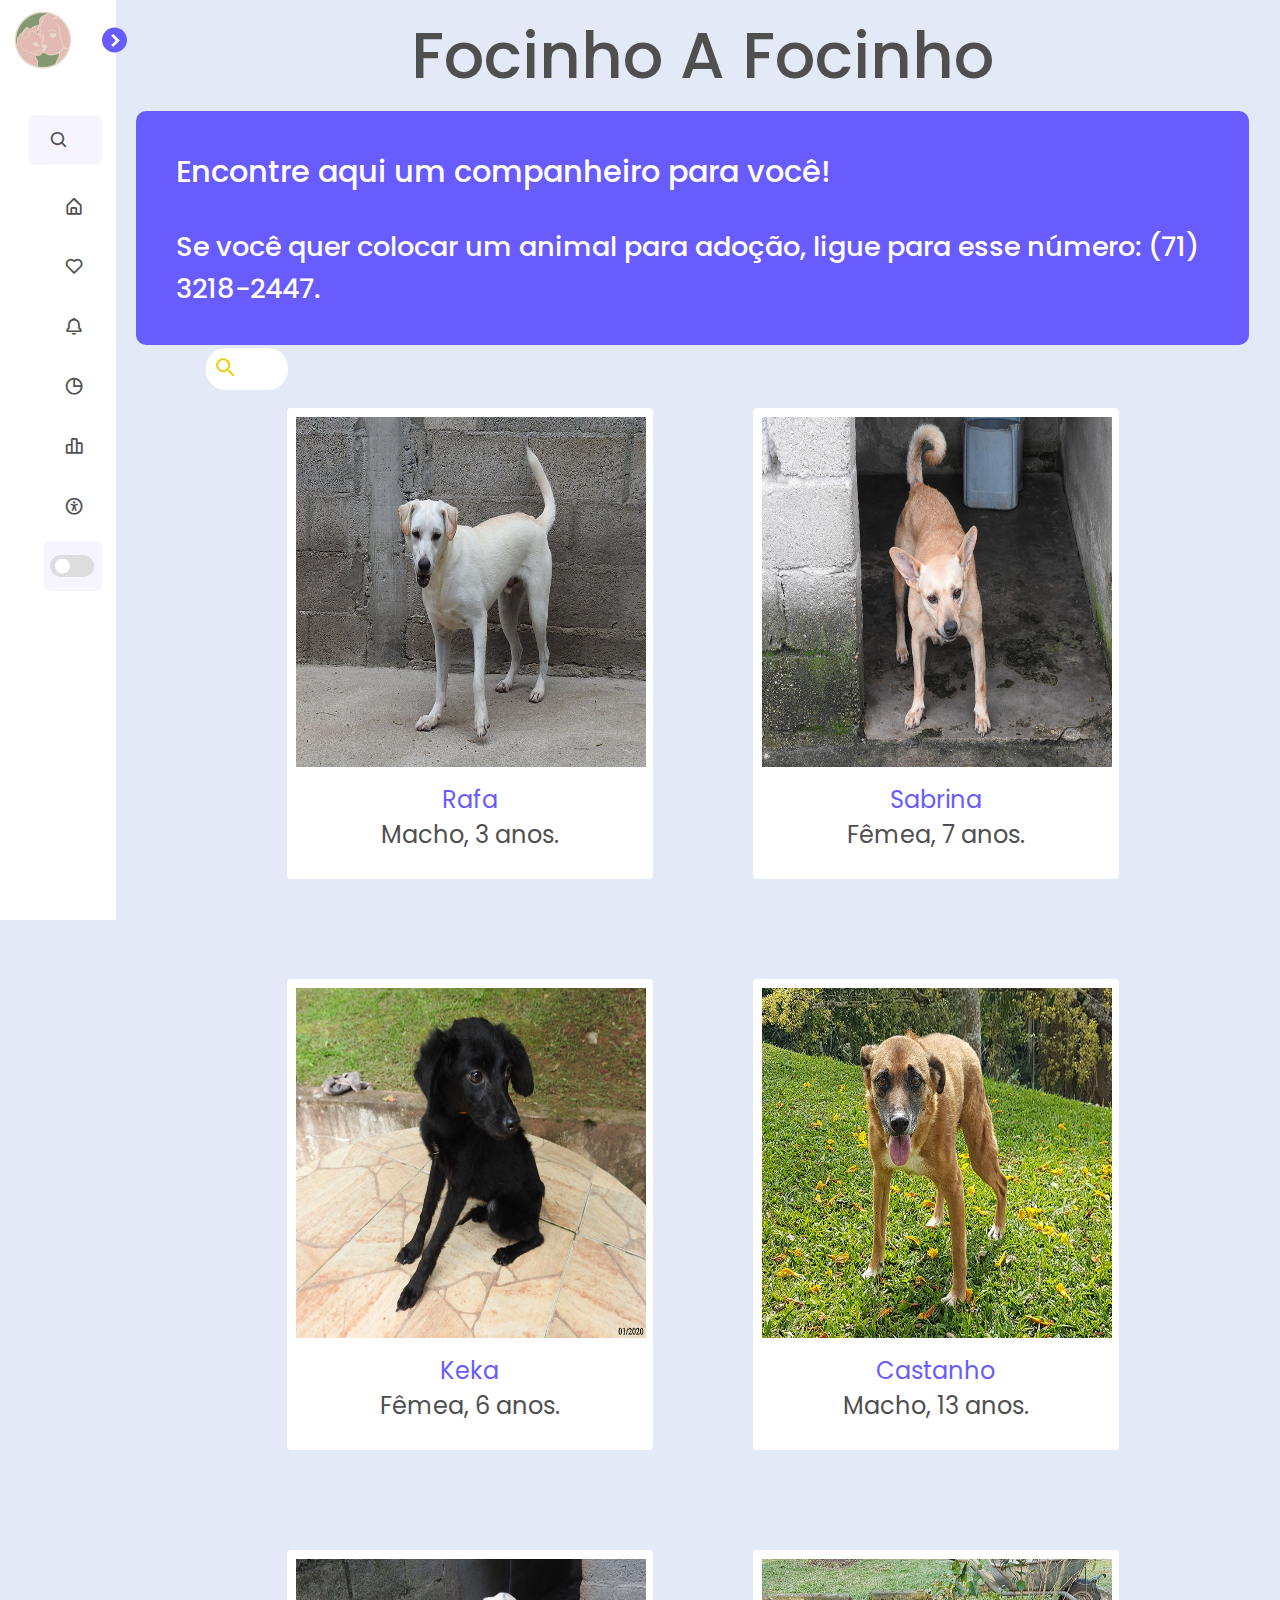
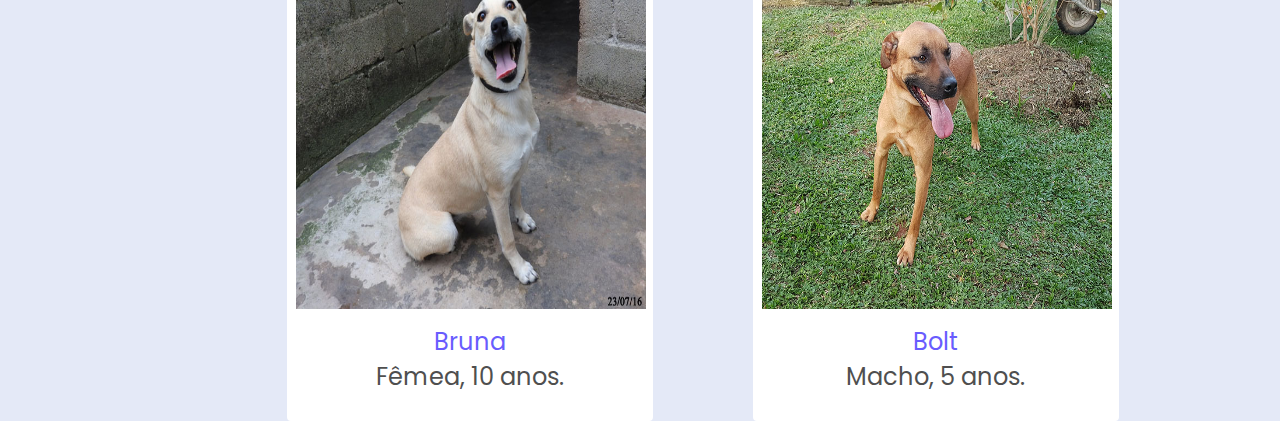
==== adocao.html @ a64cc860 "FAF" ====
<!DOCTYPE html>
<html lang="en">

<head>
  <meta charset="UTF-8">
  <meta name="viewport" content="width=device-width, initial-scale=1.0">
  <meta http-equiv="X-UA-Compatible" content="ie=edge">
  <link rel="shortcut icon" href="./css/favicon/favicon.ico" type="image/x-icon">
  <link rel="icon" type="image/png" href="./css/favicon/favicon-32x32.png" sizes="32x32" />
  <link rel="icon" type="image/png" href="./css/favicon/favicon-16x16.png" sizes="16x16" />
  <link rel="stylesheet" href="./css/style.css">
  <link rel="stylesheet" href="./css/stylepet.css">
  <link href='https://unpkg.com/boxicons@2.1.4/css/boxicons.min.css' rel='stylesheet'>

  <title>FAF</title>
</head>

<body>

  <!--sidebar-->

  <nav class="sidebar close">
    <header>
      <div class="image-text">
        <span class="image">
          <img src="./img/logo.png" alt="logo">
        </span>

        <div class="text header-text">
          <span class="name">Focinho A Focinho</span>
          <span class="profession">Resgate e Adoção</span>
        </div>
      </div>

      <i class='bx bxs-chevron-right toggle'></i>
    </header>

    <div class="menu-bar">
      <div class="menu">
        <li class="search-box">
          <i class='bx bx-search icon'></i>
          <input type="search" placeholder="Search...">
        </li>

        <ul class="menu-links">
          <li class="nav-link">
            <a href="index.html">
              <i class='bx bx-home-alt icon'></i>
              <span class="text nav-text">Sobre Nós</span>
            </a>
          </li>

          <li class="nav-link">
            <a href="adocao.html">
              <i class='bx bx-heart icon'></i>
              <span class="text nav-text">Quero Adotar</span>
            </a>
          </li>

          <li class="nav-link">
            <a href="loja.html">
              <i class='bx bx-bell icon'></i>
              <span class="text nav-text">Loja</span>
            </a>
          </li>

          <li class="nav-link">
            <a href="resgate.html">
              <i class='bx bx-pie-chart-alt icon'></i>
              <span class="text nav-text">Resgate</span>
            </a>
          </li>

          <li class="nav-link">
            <a href="parceiros.html">
              <i class='bx bx-bar-chart-alt-2 icon'></i>
              <span class="text nav-text">Parceiros</span>
            </a>
          </li>

          <li class="nav-link">
            <a href="login.html">
              <i class='bx bx-universal-access icon'></i>
              <span class="text nav-text">Login</span>
            </a>
          </li>

          <li class="mode">
            <div class="moon-sun">
              <i class='bx bx-moon icon moon'></i>
              <i class='bx bx-sun icon sun'></i>
            </div>
            <!--
            <span class="mode-text text" id="text">Dark Mode</span>
-->
            <div class="toggle-switch">
              <span class="switch"></span>
            </div>
          </li>

        </ul>
      </div>
    </div>
  </nav>

  <section class="home">
    <div class="titulo">Focinho A Focinho</div>
    <div class="text2">
      <p class="textoh"> Encontre aqui um companheiro para você! </p>

      Se você quer colocar um animal para adoção, ligue para esse número: (71) 3218-2447.
      <br>
      </p>
    </div>

    <div class="search-container">
      <label for="search-input" class="search-icon"></label>
      <input type="text" class="search-input" id="search-input" required />
    </div>

    <div class="imgs">
      <div class="cont">
        <a href="./registro/rafa.html">
          <img src="img/adocao/rafa.jpeg" alt="">
        </a>
        <p class="textcont">Rafa</p>
        <p class="textbottom" class="textcont">Macho, 3 anos.
        </p>

      </div>
      <div class="cont">
        <a href="./registro/sabrina.html">
          <img src="img/adocao/sabrina.jpg" alt="">
        </a>
        <p class="textcont">Sabrina</p>
        <p class="textbottom" class="textcont">Fêmea, 7 anos.
        </p>
      </div>
      <div class="cont">
        <a href="./registro/keka.html">
          <img src="img/adocao/keka.jpg" alt="">
        </a>
        <p class="textcont">Keka</p>
        <p class="textbottom" class="textcont">Fêmea, 6 anos.
        </p>
      </div>
      <div class="cont">
        <a href="./registro/castanho.html">
          <img src="img/adocao/castanho.jpg" alt="">
        </a>
        <p class="textcont">Castanho</p>
        <p class="textbottom" class="textcont">Macho, 13 anos.
        </p>
      </div>
      <div class="cont">
        <a href="./registro/bruna.html">
          <img src="img/adocao/bruna.jpg" alt="">
        </a>
        <p class="textcont">Bruna</p>
        <p class="textbottom" class="textcont">Fêmea, 10 anos.
        </p>
      </div>
      <div class="cont">
        <a href="./registro/bolt.html">
          <img src="img/adocao/bolt.jpg" alt="">
        </a>
        <p class="textcont">Bolt</p>
        <p class="textbottom" class="textcont">Macho, 5 anos.
        </p>
      </div>
    </div>

    <footer>

    </footer>
  </section>

  <script src="./js/script.js"></script>
</body>

</html>
---- css/style.css ----
@import url("https://fonts.googleapis.com/css2?family=Poppins:wght@300;400;500;600;700&display=swap");

@font-face {
  font-family: learn;
  src: url(./font/letters_for_learners/Letters\ for\ Learners.ttf);
}

html,
body {
  margin: 0;
  padding: 0;
  box-sizing: border-box;
  width: 99.26%;
  height: 100vh;
  font-family: "poppins", sans-serif;
}

h1 {
  position: absolute;
  top: 42%;
  left: 50%;
  transform: translate(-50%, -50%);
  color: #101010;
}

/*colors*/

:root {
  --body-color: #e4e9f7;
  --sidebar-color: #fff;
  --primary-color: #695cfe;
  --primary-color-light: #f6f5ff;
  --toggle-color: #ddd;
  --text-color: #4f4f4f;
  /*
  --text-color: #707070;
*/
  /*transition*/

  --tran-02: all 0.2s ease;
  --tran-03: all 0.3s ease;
  --tran-04: all 0.4s ease;
  --tran-05: all 0.5s ease;
}

body {
  height: 100vh;
  background: var(--body-color);
  transition: var(--tran-05);
  margin-left: 28px;
}

body.dark {
  --body-color: #18191a;
  --sidebar-color: #242526;
  --primary-color: #3a3b3c;
  --primary-color-light: #3a3b3c;
  --toggle-color: #fff;
  --text-color: #ccc;
}

/*sidebar*/

.sidebar {
  position: fixed;
  top: 0;
  left: 0;
  height: 100%;
  width: 250px;
  padding: 10px 14px;
  background: var(--sidebar-color);
  transition: var(--tran-05);
  z-index: 100;
}

.sidebar.close {
  width: 88px;
}

.sidebar li {
  height: 50px;
  margin-top: 10px;
  list-style: none;
  display: flex;
  margin-left: -10px;
}

.sidebar li .icon {
  display: flex;
  align-items: center;
  justify-content: center;
  min-width: 60px;
  font-size: 20px;
  color: var(--text-color);
}

.sidebar li .icon,
.sidebar li .text {
  color: var(--text-color);
  transition: var(--tran-02);
}

.sidebar header {
  position: relative;
}

.sidebar .image-text img {
  width: 80px;
  border-radius: 6px;
}

.sidebar header .image-text {
  display: flex;
  align-items: center;
}

header .image-text .header-text {
  display: flex;
  flex-direction: column;
}

.header-text .name {
  font-weight: 600;
}

.header-text .profession {
  margin-top: -2px;
}

.sidebar header .toggle {
  position: absolute;
  top: 50%;
  right: -25px;
  transform: translateY(-50%) rotate(180deg);
  height: 25px;
  width: 25px;
  background: var(--primary-color);
  display: flex;
  align-items: center;
  justify-content: center;
  border-radius: 50%;
  color: var(--sidebar-color);
  font-size: 22px;
  transition: var(--tran-03);
}

.sidebar.close header .toggle {
  transform: translateY(-50%) rotate(360deg);
}

body.dark .sidebar header .toggle {
  color: white;
}

body.dark .sidebar.close header .toggle {
  color: var(--text-color);
  transform: translateY(-50%) rotate(360deg);
}

.sidebar .menu {
  margin-top: 35px;
}

.sidebar .search-box {
  background: var(--primary-color-light);
  margin-left: 15px;
  border-radius: 6px;
  /*
  transition: var(--tran-05);
*/
}

.search-box input {
  height: 100%;
  width: 100%;
  outline: none;
  border: none;
  border-radius: 6px;
  background: var(--primary-color-light);
  font-family: "Poppins";
  font-size: 16px;
  font-weight: 500;
}

.sidebar li a {
  height: 100%;
  width: 100%;
  display: flex;
  align-items: center;
  text-decoration: none;
  border-radius: 6px;
  transition: var(--tran-04);
}

.sidebar li a:hover {
  background: var(--primary-color);
}

.sidebar li a:hover .icon,
.sidebar li a:hover .text {
  color: var(--sidebar-color);
}

body.dark .sidebar li a:hover .icon,
body.dark .sidebar li a:hover .text {
  color: var(--text-color);
}

/*resuable css*/

.sidebar .text {
  font-size: 16px;
  font-weight: 500;
  color: var(--text-color);
  transition: var(--tran-04);
  white-space: nowrap;
  opacity: 1;
}

.sidebar.close .text {
  opacity: 0;
}

.sidebar .image {
  min-width: 60px;
  display: flex;
  align-items: center;
  justify-content: center;
}

/* End resuable css*/

.sidebar .menu-bar {
  height: calc(100% - 90px);
  display: flex;
  flex-direction: column;
  justify-content: space-between;
}

.menu-bar .mode {
  position: relative;
  border-radius: 6px;
  background: var(--primary-color-light);
}

.menu-bar .mode .moon-sun {
  height: 60px;
  width: 60px;
  align-items: center;
  display: flex;
}

.menu-bar .mode i {
  position: absolute;
  transition: var(--tran-03);
}

.menu-bar .mode i.sun {
  opacity: 0;
}

body.dark .menu-bar .mode i.sun {
  opacity: 1;
}

body.dark .menu-bar .mode i.moon {
  opacity: 0;
}

.menu-bar .mode .toggle-switch {
  position: absolute;
  right: 8px;
  display: flex;
  align-items: center;
  justify-content: center;
  height: 100%;
  min-height: 60px;
  cursor: pointer;
  border-radius: 6px;
  transition: var(--tran-05);
  /*
  background: var(--primary-color-light);
  */
}

.toggle-switch .switch {
  position: relative;
  height: 22px;
  width: 44px;
  border-radius: 25px;
  background: var(--toggle-color);
}

.switch::before {
  content: "";
  position: absolute;
  height: 15px;
  width: 15px;
  border-radius: 50%;
  top: 50%;
  left: 5px;
  transform: translateY(-50%);
  background: var(--sidebar-color);
  transition: var(--tran-03);
}

body.dark .switch::before {
  left: 24px;
}

/* index */

.home {
  position: relative;
  left: 250px;
  height: 100vh;
  width: calc(100% - 250px);
  transition: var(--tran-05);
  text-align: center;
}

.home .titulo {
  font-size: 4rem;
  font-weight: 500;
  color: var(--text-color);
  padding: 8px 40px;
}

.home .text2 {
  font-size: 2rem;
  font-weight: 500;
  color: var(--text-color);
  padding: 8px 40px;
}

.home .imgs img {
  height: 350px;
  width: 350px;
  border: 6px solid white;
  border-radius: 4px;
}

.home .imgs {
  display: flex;
  gap: 100px;
  justify-content: center;
  flex-wrap: wrap;
}

.sidebar.close ~ .home {
  left: 88px;
  width: calc(100% - 88px);
}

.toggle-switch {
  margin-top: -5px;
}

.moon-sun {
  margin-top: -5px;
}

.mode-text.text {
  margin-bottom: -20px;
}
body .home .imgs img {
  height: 350px;
  width: 350px;
}
---- css/stylepet.css ----
:root {
  --body-color: #e4e9f7;
  --sidebar-color: #fff;
  --primary-color: #695cfe;
  --primary-color-light: #f6f5ff;
  --toggle-color: #ddd;
  --text-color: #4f4f4f;
  /*
  --text-color: #707070;
*/
  /*transition*/

  --tran-02: all 0.2s ease;
  --tran-03: all 0.3s ease;
  --tran-04: all 0.4s ease;
  --tran-05: all 0.5s ease;
}

/* Fim Transição */

body {
  height: 100vh;
  background: var(--body-color);
  transition: var(--tran-05);
}

body.dark {
  --body-color: #18191a;
  --sidebar-color: #242526;
  --primary-color: #3a3b3c;
  --primary-color-light: #3a3b3c;
  --toggle-color: #fff;
  --text-color: #ccc;
}

/* Fim root */

.home .text2 {
  text-align: left;
  font-size: 1.5rem;
}

.cont {
  background-color: white;
  color: #695cfe;
  font-size: 1.5rem;
  border: 3px solid white;
  border-radius: 4px;
  max-width: 360px;
}

.cont img {
  transition: transform 0.3s linear;
}

.cont img:hover {
  transform: scale(1.05);
}

.cont .textcont {
  margin: 0px;
}

.cont .textbottom {
  margin-top: 0px;
  color: #4f4f4f;
}

.home .textoh {
  font-size: 1.9rem;
}

.home .text2 {
  font-size: 1.7rem;
  background-color: #695cfe;
  margin-left: 20px;
  margin-right: 40px;
  margin-bottom: 2%;
  border-radius: 10px;
  color: #fff;
}

/* Barra de pesquisa */

.search-container {
  position: relative;
  width: 40px;
  height: 40px;
  margin-top: -20px;
  left: 90px;
  margin-bottom: 20px;
}

.search-icon {
  display: flex;
  justify-content: center;
  align-items: center;
  position: absolute;
  width: 40px;
  height: 40px;
  border-radius: 50%;
  transform: rotate(45deg);
  cursor: pointer;
}

.search-icon::before {
  content: "";
  width: 25%;
  height: 25%;
  border-radius: 50%;
  border: 2px solid #f2cb05;
}

.search-icon::after {
  content: "";
  width: 20%;
  height: 2px;
  background-color: #f2cb05;
}

body.dark .search-input {
  color: var(--text-color);
  background: var(--primary-color);
  transition: var(--tran-04);
}

.search-input {
  width: 100%;
  height: 100%;
  border-radius: 20px;
  border: none;
  outline: none;
  padding-left: 40px;
  transition: all 0.7s;
}

.search-input:focus {
  width: 250px;
  box-shadow: 2px 2px 5px #777;
}

.search-input:valid {
  width: 250px;
}
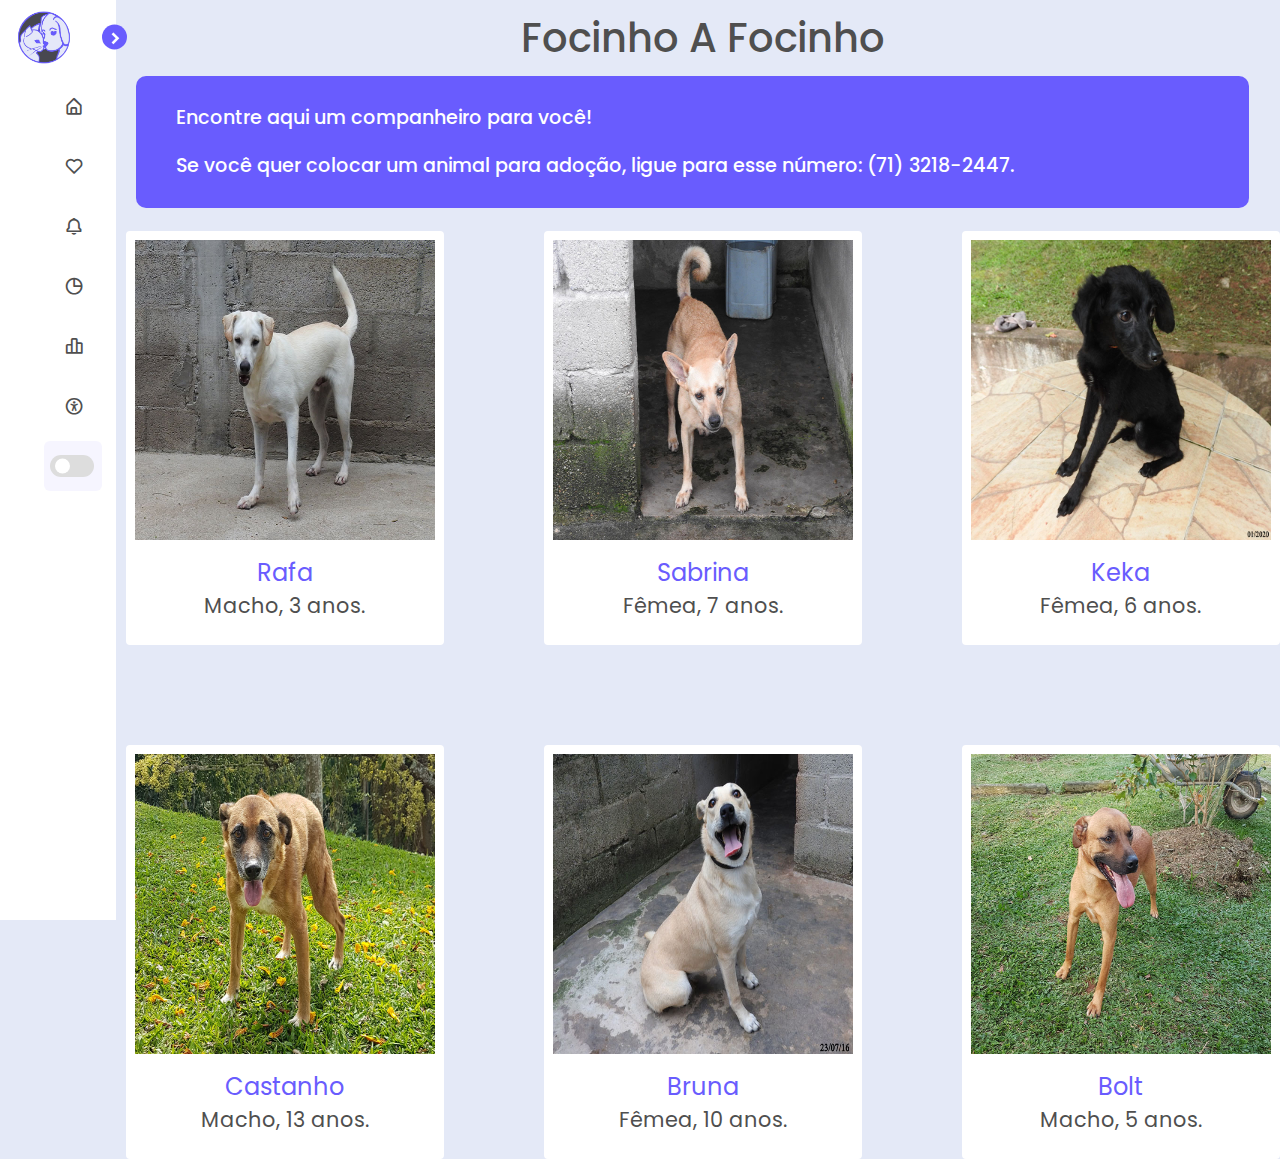
==== commit 24a46506: "Add files via upload" ====
--- a/adocao.html
+++ b/adocao.html
@@ -1,5 +1,5 @@
 <!DOCTYPE html>
-<html lang="en">
+<html lang="pt-br">
 
 <head>
   <meta charset="UTF-8">
@@ -8,8 +8,10 @@
   <link rel="shortcut icon" href="./css/favicon/favicon.ico" type="image/x-icon">
   <link rel="icon" type="image/png" href="./css/favicon/favicon-32x32.png" sizes="32x32" />
   <link rel="icon" type="image/png" href="./css/favicon/favicon-16x16.png" sizes="16x16" />
+  
   <link rel="stylesheet" href="./css/style.css">
   <link rel="stylesheet" href="./css/stylepet.css">
+  
   <link href='https://unpkg.com/boxicons@2.1.4/css/boxicons.min.css' rel='stylesheet'>
 
   <title>FAF</title>
@@ -37,10 +39,12 @@
 
     <div class="menu-bar">
       <div class="menu">
-        <li class="search-box">
-          <i class='bx bx-search icon'></i>
-          <input type="search" placeholder="Search...">
+    <!--
+      <li class="search-box">
+      <i class='bx bx-search icon'></i>
+      <input type="search" placeholder="Search...">
         </li>
+       -->
 
         <ul class="menu-links">
           <li class="nav-link">
@@ -112,12 +116,12 @@
       <br>
       </p>
     </div>
-
+<!--
     <div class="search-container">
       <label for="search-input" class="search-icon"></label>
       <input type="text" class="search-input" id="search-input" required />
     </div>
-
+-->
     <div class="imgs">
       <div class="cont">
         <a href="./registro/rafa.html">
--- a/css/style.css
+++ b/css/style.css
@@ -1,369 +1,366 @@
 @import url("https://fonts.googleapis.com/css2?family=Poppins:wght@300;400;500;600;700&display=swap");
 
 @font-face {
-  font-family: learn;
-  src: url(./font/letters_for_learners/Letters\ for\ Learners.ttf);
+	font-family: learn;
+	src: url(./font/letters_for_learners/Letters\ for\ Learners.ttf);
 }
 
 html,
 body {
-  margin: 0;
-  padding: 0;
-  box-sizing: border-box;
-  width: 99.26%;
-  height: 100vh;
-  font-family: "poppins", sans-serif;
+	margin: 0;
+	padding: 0;
+	box-sizing: border-box;
+	width: 99.26%;
+	height: 100vh;
+	font-family: "poppins", sans-serif;
 }
 
 h1 {
-  position: absolute;
-  top: 42%;
-  left: 50%;
-  transform: translate(-50%, -50%);
-  color: #101010;
+	position: absolute;
+	top: 42%;
+	left: 50%;
+	transform: translate(-50%, -50%);
+	color: #101010;
 }
 
 /*colors*/
 
 :root {
-  --body-color: #e4e9f7;
-  --sidebar-color: #fff;
-  --primary-color: #695cfe;
-  --primary-color-light: #f6f5ff;
-  --toggle-color: #ddd;
-  --text-color: #4f4f4f;
-  /*
+	--body-color: #e4e9f7;
+	--sidebar-color: #fff;
+	--primary-color: #695cfe;
+	--primary-color-light: #f6f5ff;
+	--toggle-color: #ddd;
+	--text-color: #4f4f4f;
+	/*
   --text-color: #707070;
 */
-  /*transition*/
-
-  --tran-02: all 0.2s ease;
-  --tran-03: all 0.3s ease;
-  --tran-04: all 0.4s ease;
-  --tran-05: all 0.5s ease;
+	/*transition*/
+
+	--tran-02: all 0.2s ease;
+	--tran-03: all 0.3s ease;
+	--tran-04: all 0.4s ease;
+	--tran-05: all 0.5s ease;
 }
 
 body {
-  height: 100vh;
-  background: var(--body-color);
-  transition: var(--tran-05);
-  margin-left: 28px;
+	height: 100vh;
+	background: var(--body-color);
+	transition: var(--tran-05);
+	margin-left: 28px;
 }
 
 body.dark {
-  --body-color: #18191a;
-  --sidebar-color: #242526;
-  --primary-color: #3a3b3c;
-  --primary-color-light: #3a3b3c;
-  --toggle-color: #fff;
-  --text-color: #ccc;
+	--body-color: #18191a;
+	--sidebar-color: #242526;
+	--primary-color: #3a3b3c;
+	--primary-color-light: #3a3b3c;
+	--toggle-color: #fff;
+	--text-color: #ccc;
 }
 
 /*sidebar*/
 
 .sidebar {
-  position: fixed;
-  top: 0;
-  left: 0;
-  height: 100%;
-  width: 250px;
-  padding: 10px 14px;
-  background: var(--sidebar-color);
-  transition: var(--tran-05);
-  z-index: 100;
+	position: fixed;
+	top: 0;
+	left: 0;
+	height: 100%;
+	width: 250px;
+	padding: 10px 14px;
+	background: var(--sidebar-color);
+	transition: var(--tran-05);
+	z-index: 100;
 }
 
 .sidebar.close {
-  width: 88px;
+	width: 88px;
 }
 
 .sidebar li {
-  height: 50px;
-  margin-top: 10px;
-  list-style: none;
-  display: flex;
-  margin-left: -10px;
+	height: 50px;
+	margin-top: 10px;
+	list-style: none;
+	display: flex;
+	margin-left: -10px;
 }
 
 .sidebar li .icon {
-  display: flex;
-  align-items: center;
-  justify-content: center;
-  min-width: 60px;
-  font-size: 20px;
-  color: var(--text-color);
+	display: flex;
+	align-items: center;
+	justify-content: center;
+	min-width: 60px;
+	font-size: 20px;
+	color: var(--text-color);
 }
 
 .sidebar li .icon,
 .sidebar li .text {
-  color: var(--text-color);
-  transition: var(--tran-02);
+	color: var(--text-color);
+	transition: var(--tran-02);
 }
 
 .sidebar header {
-  position: relative;
+	position: relative;
 }
 
 .sidebar .image-text img {
-  width: 80px;
-  border-radius: 6px;
+	width: 80px;
+	border-radius: 6px;
 }
 
 .sidebar header .image-text {
-  display: flex;
-  align-items: center;
+	display: flex;
+	align-items: center;
 }
 
 header .image-text .header-text {
-  display: flex;
-  flex-direction: column;
+	display: flex;
+	flex-direction: column;
 }
 
 .header-text .name {
-  font-weight: 600;
+	font-weight: 600;
 }
 
 .header-text .profession {
-  margin-top: -2px;
+	margin-top: -2px;
 }
 
 .sidebar header .toggle {
-  position: absolute;
-  top: 50%;
-  right: -25px;
-  transform: translateY(-50%) rotate(180deg);
-  height: 25px;
-  width: 25px;
-  background: var(--primary-color);
-  display: flex;
-  align-items: center;
-  justify-content: center;
-  border-radius: 50%;
-  color: var(--sidebar-color);
-  font-size: 22px;
-  transition: var(--tran-03);
+	position: absolute;
+	top: 50%;
+	right: -25px;
+	transform: translateY(-50%) rotate(180deg);
+	height: 25px;
+	width: 25px;
+	background: var(--primary-color);
+	display: flex;
+	align-items: center;
+	justify-content: center;
+	border-radius: 50%;
+	color: var(--sidebar-color);
+	font-size: 20px;
+	transition: var(--tran-03);
 }
 
 .sidebar.close header .toggle {
-  transform: translateY(-50%) rotate(360deg);
+	transform: translateY(-50%) rotate(360deg);
 }
 
 body.dark .sidebar header .toggle {
-  color: white;
+	color: white;
 }
 
 body.dark .sidebar.close header .toggle {
-  color: var(--text-color);
-  transform: translateY(-50%) rotate(360deg);
+	color: var(--text-color);
+	transform: translateY(-50%) rotate(360deg);
 }
 
 .sidebar .menu {
-  margin-top: 35px;
+	margin-top: 0px;
 }
 
 .sidebar .search-box {
-  background: var(--primary-color-light);
-  margin-left: 15px;
-  border-radius: 6px;
-  /*
+	background: var(--primary-color-light);
+	margin-left: 15px;
+	border-radius: 6px;
+	/*
   transition: var(--tran-05);
 */
 }
 
 .search-box input {
-  height: 100%;
-  width: 100%;
-  outline: none;
-  border: none;
-  border-radius: 6px;
-  background: var(--primary-color-light);
-  font-family: "Poppins";
-  font-size: 16px;
-  font-weight: 500;
+	color: var(--text-color);
+	height: 100%;
+	width: 100%;
+	outline: none;
+	border: none;
+	border-radius: 6px;
+	background: var(--primary-color-light);
+	font-family: "Poppins";
+	font-size: 16px;
+	font-weight: 500;
 }
 
 .sidebar li a {
-  height: 100%;
-  width: 100%;
-  display: flex;
-  align-items: center;
-  text-decoration: none;
-  border-radius: 6px;
-  transition: var(--tran-04);
+	height: 100%;
+	width: 100%;
+	display: flex;
+	align-items: center;
+	text-decoration: none;
+	border-radius: 6px;
+	transition: var(--tran-04);
 }
 
 .sidebar li a:hover {
-  background: var(--primary-color);
+	background: var(--primary-color);
 }
 
 .sidebar li a:hover .icon,
 .sidebar li a:hover .text {
-  color: var(--sidebar-color);
+	color: var(--sidebar-color);
 }
 
 body.dark .sidebar li a:hover .icon,
 body.dark .sidebar li a:hover .text {
-  color: var(--text-color);
+	color: var(--text-color);
 }
 
 /*resuable css*/
 
 .sidebar .text {
-  font-size: 16px;
-  font-weight: 500;
-  color: var(--text-color);
-  transition: var(--tran-04);
-  white-space: nowrap;
-  opacity: 1;
+	font-size: 16px;
+	font-weight: 500;
+	color: var(--text-color);
+	transition: var(--tran-04);
+	white-space: nowrap;
+	opacity: 1;
 }
 
 .sidebar.close .text {
-  opacity: 0;
+	opacity: 0;
 }
 
 .sidebar .image {
-  min-width: 60px;
-  display: flex;
-  align-items: center;
-  justify-content: center;
+	min-width: 60px;
+	display: flex;
+	align-items: center;
+	justify-content: center;
 }
 
 /* End resuable css*/
 
 .sidebar .menu-bar {
-  height: calc(100% - 90px);
-  display: flex;
-  flex-direction: column;
-  justify-content: space-between;
+	height: calc(100% - 90px);
+	display: flex;
+	flex-direction: column;
+	justify-content: space-between;
 }
 
 .menu-bar .mode {
-  position: relative;
-  border-radius: 6px;
-  background: var(--primary-color-light);
+	position: relative;
+	border-radius: 6px;
+	background: var(--primary-color-light);
 }
 
 .menu-bar .mode .moon-sun {
-  height: 60px;
-  width: 60px;
-  align-items: center;
-  display: flex;
+	height: 60px;
+	width: 60px;
+	align-items: center;
+	display: flex;
 }
 
 .menu-bar .mode i {
-  position: absolute;
-  transition: var(--tran-03);
+	position: absolute;
+	transition: var(--tran-03);
 }
 
 .menu-bar .mode i.sun {
-  opacity: 0;
+	opacity: 0;
 }
 
 body.dark .menu-bar .mode i.sun {
-  opacity: 1;
+	opacity: 1;
 }
 
 body.dark .menu-bar .mode i.moon {
-  opacity: 0;
+	opacity: 0;
 }
 
 .menu-bar .mode .toggle-switch {
-  position: absolute;
-  right: 8px;
-  display: flex;
-  align-items: center;
-  justify-content: center;
-  height: 100%;
-  min-height: 60px;
-  cursor: pointer;
-  border-radius: 6px;
-  transition: var(--tran-05);
-  /*
+	position: absolute;
+	right: 8px;
+	display: flex;
+	align-items: center;
+	justify-content: center;
+	height: 100%;
+	min-height: 60px;
+	cursor: pointer;
+	border-radius: 6px;
+	transition: var(--tran-05);
+	/*
   background: var(--primary-color-light);
   */
 }
 
 .toggle-switch .switch {
-  position: relative;
-  height: 22px;
-  width: 44px;
-  border-radius: 25px;
-  background: var(--toggle-color);
+	position: relative;
+	height: 22px;
+	width: 44px;
+	border-radius: 25px;
+	background: var(--toggle-color);
 }
 
 .switch::before {
-  content: "";
-  position: absolute;
-  height: 15px;
-  width: 15px;
-  border-radius: 50%;
-  top: 50%;
-  left: 5px;
-  transform: translateY(-50%);
-  background: var(--sidebar-color);
-  transition: var(--tran-03);
+	content: "";
+	position: absolute;
+	height: 15px;
+	width: 15px;
+	border-radius: 50%;
+	top: 50%;
+	left: 5px;
+	transform: translateY(-50%);
+	background: var(--sidebar-color);
+	transition: var(--tran-03);
 }
 
 body.dark .switch::before {
-  left: 24px;
+	left: 24px;
 }
 
 /* index */
 
 .home {
-  position: relative;
-  left: 250px;
-  height: 100vh;
-  width: calc(100% - 250px);
-  transition: var(--tran-05);
-  text-align: center;
+	position: relative;
+	left: 250px;
+	height: 100vh;
+	width: calc(100% - 250px);
+	transition: var(--tran-05);
+	text-align: center;
 }
 
 .home .titulo {
-  font-size: 4rem;
-  font-weight: 500;
-  color: var(--text-color);
-  padding: 8px 40px;
+	font-size: 2.5rem;
+	font-weight: 500;
+	color: var(--text-color);
+	padding: 8px 40px;
 }
 
 .home .text2 {
-  font-size: 2rem;
-  font-weight: 500;
-  color: var(--text-color);
-  padding: 8px 40px;
+	font-size: 1.2rem;
+	font-weight: 500;
+	color: var(--text-color);
+	padding: 8px 40px;
 }
 
 .home .imgs img {
-  height: 350px;
-  width: 350px;
-  border: 6px solid white;
-  border-radius: 4px;
+	height: 300px;
+	width: 300px;
+	border: 6px solid white;
+	border-radius: 4px;
 }
 
 .home .imgs {
-  display: flex;
-  gap: 100px;
-  justify-content: center;
-  flex-wrap: wrap;
-}
-
-.sidebar.close ~ .home {
-  left: 88px;
-  width: calc(100% - 88px);
+	display: flex;
+	gap: 100px;
+	justify-content: center;
+	flex-wrap: wrap;
+}
+
+.sidebar.close~.home {
+	left: 88px;
+	width: calc(100% - 88px);
 }
 
 .toggle-switch {
-  margin-top: -5px;
+	margin-top: -5px;
 }
 
 .moon-sun {
-  margin-top: -5px;
+	margin-top: -5px;
 }
 
 .mode-text.text {
-  margin-bottom: -20px;
-}
-body .home .imgs img {
-  height: 350px;
-  width: 350px;
-}
+	margin-bottom: -20px;
+}--- a/css/stylepet.css
+++ b/css/stylepet.css
@@ -37,7 +37,7 @@
 
 .home .text2 {
   text-align: left;
-  font-size: 1.5rem;
+  font-size: 1rem;
 }
 
 .cont {
@@ -63,15 +63,12 @@
 
 .cont .textbottom {
   margin-top: 0px;
+  font-size: 1.3rem;
   color: #4f4f4f;
 }
 
-.home .textoh {
-  font-size: 1.9rem;
-}
-
 .home .text2 {
-  font-size: 1.7rem;
+  font-size: 1.2rem;
   background-color: #695cfe;
   margin-left: 20px;
   margin-right: 40px;
